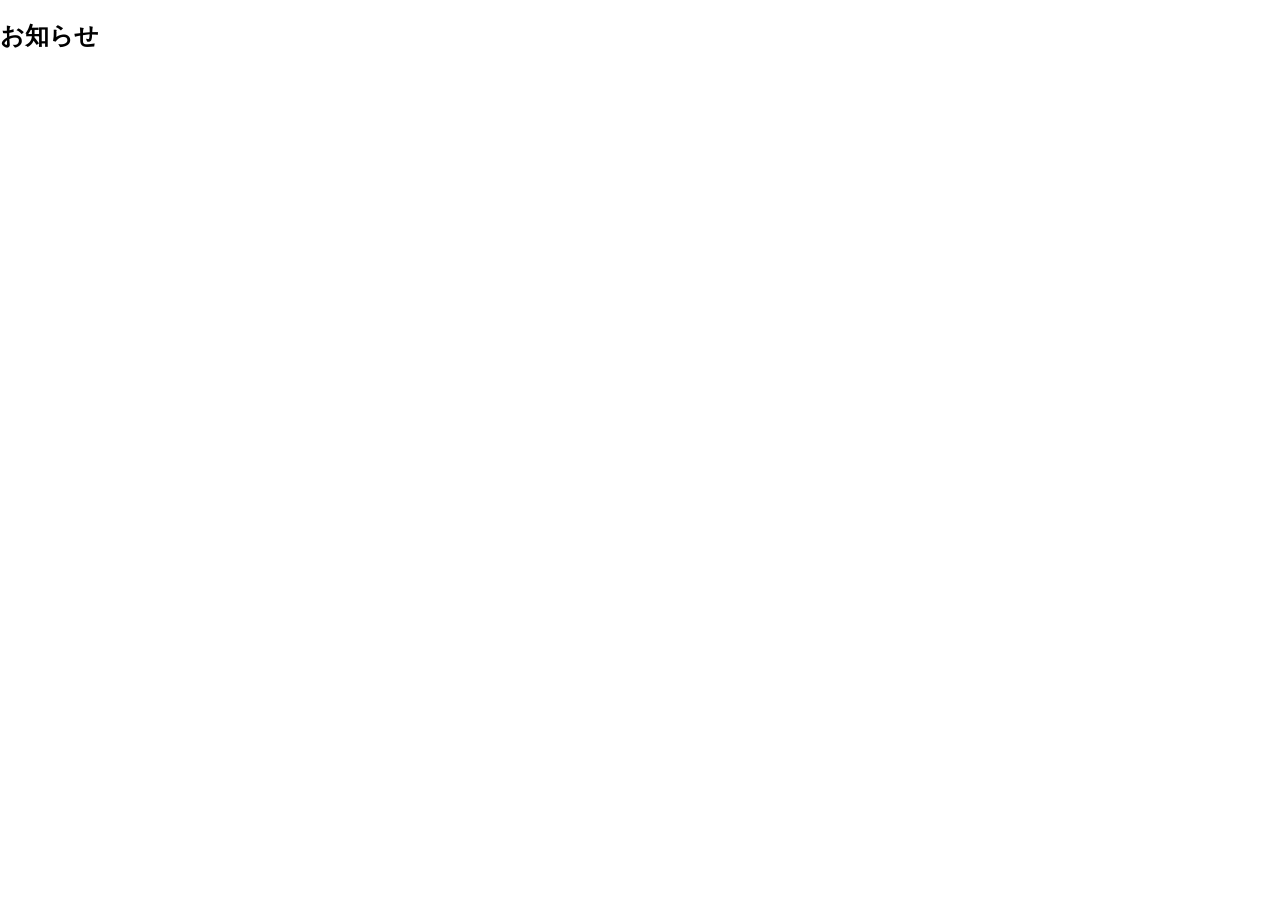
==== index.html @ f969f540 "init" ====
<!DOCTYPE html>
<html lang="ja">
<head>
	<meta charset="UTF-8">
	<meta name="viewport" content="width=device-width, initial-scale=1.0">
	<title>Toukaitetudouのホームページ</title>
	<link rel="stylesheet" type="text/css" href="style.css">
</head>
<body>
	
	<h2>お知らせ</h2>
</body>
</html>
---- style.css ----
/* =========================================================
           カラーパレット
========================================================= */

:root {
	--black: #000000;
	--white: #FFFFFF;
	--light: #BBBCDE;
	--blue: #84A2D4;
	--purple: #4A488E;
}


/* =========================================================
           ページ全体
========================================================= */

* {
	box-sizing: border-box;
}

body {
	margin: 0;

	background: var(--white);
	/* ページ背景 */
	color: var(--black);
	/* 原則文字色 */

	font-family:
		-apple-system,
		BlinkMacSystemFont,
		"Noto Sans JP",
		"Yu Gothic",
		"Meiryo",
		sans-serif;
}

a {
	color: var(--black);
	text-decoration: none;
}


/* =========================================================
           ヘッダー
========================================================= */

.header {
	border-bottom: 2px solid var(--light);
	background: var(--white);
}

.header-inner {
	max-width: 1200px;
	min-height: 72px;

	margin: 0 auto;
	padding: 0 24px;

	display: flex;
	align-items: center;
	justify-content: space-between;
	gap: 32px;
}

.logo {
	font-size: 22px;
	font-weight: 700;
	letter-spacing: 0.05em;
}

.navigation {
	display: flex;
	align-items: center;
	gap: 28px;
}

.navigation a {
	padding: 8px 4px;

	font-size: 14px;
}

.navigation a:hover {
	text-decoration: underline;
	text-decoration-color: var(--purple);
	text-decoration-thickness: 2px;
}


/* =========================================================
           メインコンテンツ
========================================================= */

.main {
	max-width: 1200px;

	margin: 0 auto;
	padding: 40px 24px 80px;
}


/* =========================================================
           パンくず
========================================================= */

.breadcrumb {
	margin-bottom: 36px;

	font-size: 13px;
}

.breadcrumb a {
	text-decoration: underline;
	text-decoration-color: var(--light);
}


/* =========================================================
           セクション
========================================================= */

.section {
	margin-top: 70px;
	padding-top: 36px;

	border-top: 2px solid var(--light);
}

.section-title {
	margin: 0;

	font-size: 22px;
	line-height: 1.5;
}


/* =========================================================
           フッター
========================================================= */

.footer {
	border-top: 2px solid var(--light);
	background: var(--white);
}

.footer-inner {
	max-width: 1200px;

	margin: 0 auto;
	padding: 28px 24px;

	display: flex;
	justify-content: space-between;
	gap: 20px;
}

.footer-copy {
	margin: 0;

	font-size: 12px;
}

.footer-link {
	font-size: 12px;
}


/* =========================================================
           レスポンシブ
========================================================= */

@media (max-width: 750px) {

	.header-inner {
		min-height: auto;

		padding-top: 18px;
		padding-bottom: 18px;

		align-items: flex-start;
		flex-direction: column;
		gap: 12px;
	}
}
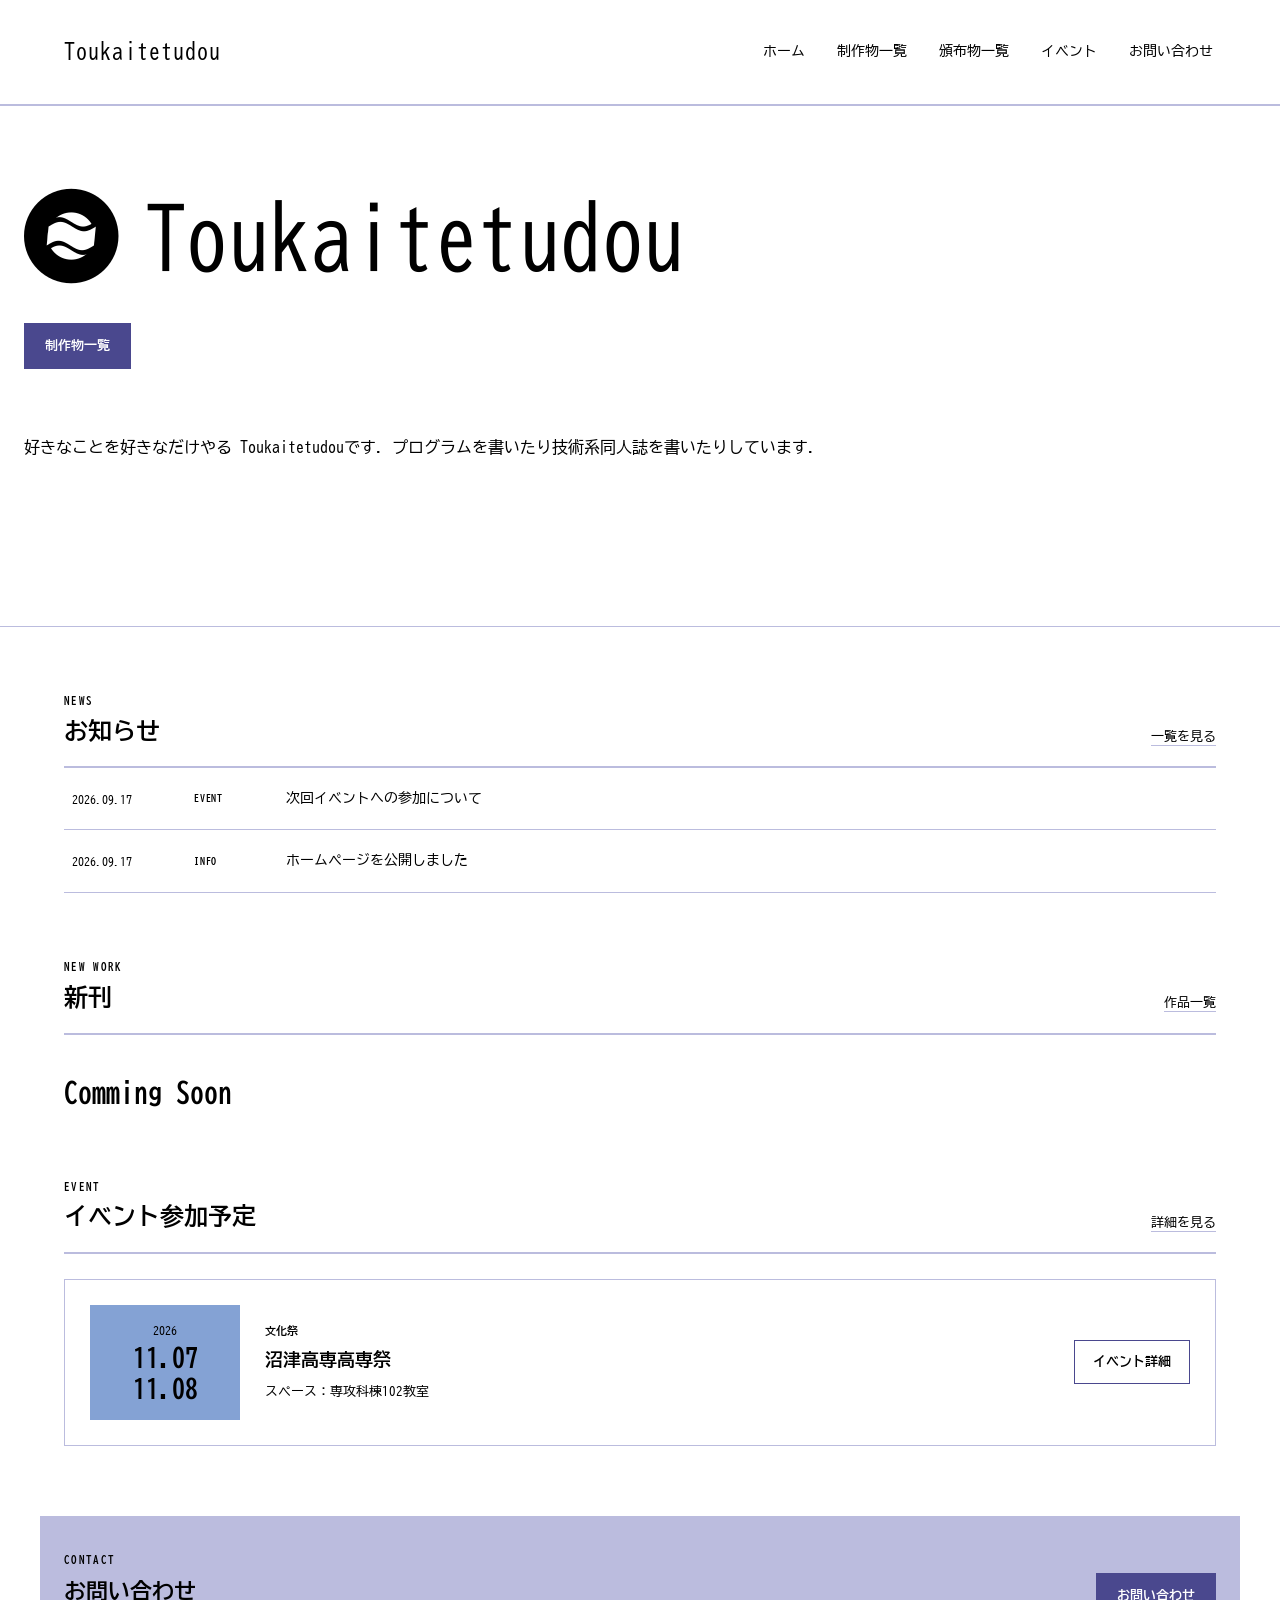
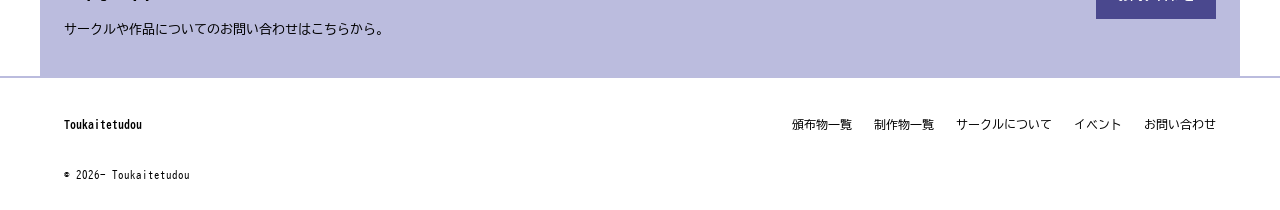
==== commit db90d1bf: "update" ====
--- a/index.html
+++ b/index.html
@@ -1,13 +1,260 @@
 <!DOCTYPE html>
 <html lang="ja">
+
 <head>
 	<meta charset="UTF-8">
+
 	<meta name="viewport" content="width=device-width, initial-scale=1.0">
-	<title>Toukaitetudouのホームページ</title>
-	<link rel="stylesheet" type="text/css" href="style.css">
+
+	<title>Toukaitetudou</title>
+
+	<!-- 全ページ共通CSS -->
+	<link rel="stylesheet" href="css/common.css">
+
+	<!-- トップページ専用CSS -->
+	<link rel="stylesheet" href="css/top.css">
+	<link rel="preconnect" href="https://fonts.googleapis.com">
+	<link rel="preconnect" href="https://fonts.gstatic.com" crossorigin>
+	<link href="https://fonts.googleapis.com/css2?family=BIZ+UDGothic:wght@400;700&display=swap" rel="stylesheet">
 </head>
+
 <body>
-	
-	<h2>お知らせ</h2>
+
+	<!-- =========================================================
+         ヘッダー
+         共通部分
+         ========================================================= -->
+
+	<header class="site-header">
+	</header>
+
+
+	<!-- =========================================================
+         メイン
+         トップページ専用
+         ========================================================= -->
+
+	<main>
+
+
+		<section class="hero">
+
+			<div class="hero-inner">
+
+				<div class="hero-text">
+
+					<img src="/Images/banner.png">
+				<br>
+
+					<a href="products.html" class="primary-button">
+						制作物一覧
+					</a>
+
+				</div>
+				<div class="hero-text">
+					<p>好きなことを好きなだけやる Toukaitetudouです. プログラムを書いたり技術系同人誌を書いたりしています.</p>
+				</div>
+			</div>
+		</section>
+
+
+		<!-- =====================================================
+             お知らせ
+             トップページ専用
+             ===================================================== -->
+
+		<section class="home-section">
+
+			<div class="section-heading">
+
+				<div>
+					<div class="section-label">
+						NEWS
+					</div>
+
+					<h2>
+						お知らせ
+					</h2>
+				</div>
+
+				<a href="news.html" class="text-link">
+					一覧を見る
+				</a>
+
+			</div>
+
+
+			<div class="news-list">
+
+				<a href="#" class="news-item">
+
+					<time datetime="2026-09-17">
+						2026.09.17
+					</time>
+
+					<span class="news-category">
+						EVENT
+					</span>
+
+					<span class="news-title">
+						次回イベントへの参加について
+					</span>
+
+				</a>
+
+
+				<a href="#" class="news-item">
+
+					<time datetime="2026-09-17">
+						2026.09.17
+					</time>
+
+					<span class="news-category">
+						INFO
+					</span>
+
+					<span class="news-title">
+						ホームページを公開しました
+					</span>
+
+				</a>
+
+			</div>
+
+		</section>
+
+
+		<!-- =====================================================
+             新刊
+             トップページ専用
+             ===================================================== -->
+
+		<section class="home-section">
+
+			<div class="section-heading">
+
+				<div>
+					<div class="section-label">
+						NEW WORK
+					</div>
+
+					<h2>
+						新刊
+					</h2>
+				</div>
+
+				<a href="products.html" class="text-link">
+					作品一覧
+				</a>
+
+			</div>
+
+
+			<article class="featured-work">
+				<h3>Comming Soon</h3>
+			</article>
+
+		</section>
+
+
+		<!-- =====================================================
+             イベント
+             ===================================================== -->
+
+		<section class="home-section">
+
+			<div class="section-heading">
+
+				<div>
+					<div class="section-label">
+						EVENT
+					</div>
+
+					<h2>
+						イベント参加予定
+					</h2>
+				</div>
+
+				<a href="event.html" class="text-link">
+					詳細を見る
+				</a>
+
+			</div>
+
+
+			<div class="event-card">
+
+				<div class="event-date">
+					<span>2026</span>
+					<strong>11.07 11.08</strong>
+				</div>
+
+				<div class="event-content">
+
+					<div class="event-category">
+						文化祭
+					</div>
+
+					<h3>
+						沼津高専高専祭
+					</h3>
+
+					<p>
+						スペース：専攻科棟102教室
+					</p>
+
+				</div>
+
+				<a href="event.html" class="secondary-button">
+					イベント詳細
+				</a>
+
+			</div>
+
+		</section>
+
+
+		<!-- =====================================================
+             フッター前の案内
+             ===================================================== -->
+
+		<section class="contact-banner">
+
+			<div>
+
+				<div class="section-label">
+					CONTACT
+				</div>
+
+				<h2>
+					お問い合わせ
+				</h2>
+
+				<p>
+					サークルや作品についてのお問い合わせはこちらから。
+				</p>
+
+			</div>
+
+			<a href="contact.html" class="primary-button">
+				お問い合わせ
+			</a>
+
+		</section>
+
+	</main>
+
+
+	<!-- =========================================================
+         フッター
+         共通部分
+         ========================================================= -->
+
+	<footer class="site-footer">
+	</footer>
+
+
+	<script type="text/javascript" src="js/common.js"></script>
 </body>
+
 </html>
--- a/css/common.css
+++ b/css/common.css
@@ -0,0 +1,257 @@
+/* =============================================================
+   共通カラーパレット
+   ============================================================= */
+
+:root {
+	--black: #000000;
+	--white: #FFFFFF;
+	--light: #BBBCDE;
+	--blue: #84A2D4;
+	--purple: #4A488E;
+}
+
+
+/* =============================================================
+   基本設定
+   ============================================================= */
+
+* {
+	box-sizing: border-box;
+}
+
+html {
+	margin: 0;
+	padding: 0;
+}
+
+body {
+	margin: 0;
+
+	background: var(--white);
+	color: var(--black);
+
+	font-family:"BIZ UDGothic",
+		sans-serif;
+
+	line-height: 1.7;
+}
+
+a {
+	color: var(--black);
+	text-decoration: none;
+}
+
+
+/* =============================================================
+   ヘッダー
+   ============================================================= */
+
+.site-header {
+	border-bottom: 2px solid var(--light);
+	background: var(--white);
+}
+
+.site-header-inner {
+	max-width: 1200px;
+	min-height: 72px;
+
+	margin: 0 auto;
+	padding: 0 24px;
+
+	display: flex;
+	align-items: center;
+	justify-content: space-between;
+
+	gap: 32px;
+}
+
+.site-logo {
+	font-size: 22px;
+	font-weight: 700;
+	letter-spacing: 0.05em;
+}
+
+.site-navigation {
+	display: flex;
+	align-items: center;
+	gap: 26px;
+}
+
+.site-navigation a {
+	padding: 8px 3px;
+	font-size: 14px;
+}
+
+.site-navigation a:hover {
+	text-decoration: underline;
+	text-decoration-color: var(--purple);
+	text-decoration-thickness: 2px;
+}
+
+
+/* =============================================================
+   セクション共通
+   ============================================================= */
+
+.section-label {
+	margin-bottom: 4px;
+
+	font-size: 11px;
+	font-weight: 700;
+	letter-spacing: 0.12em;
+}
+
+
+/* =============================================================
+   ボタン
+   ============================================================= */
+
+.primary-button {
+	display: inline-block;
+
+	padding: 11px 20px;
+
+	background: var(--purple);
+	color: var(--white);
+
+	font-size: 13px;
+	font-weight: 700;
+
+	border: 1px solid var(--purple);
+}
+
+.primary-button:hover {
+	background: var(--blue);
+	color: var(--black);
+	border-color: var(--blue);
+}
+
+
+.secondary-button {
+	display: inline-block;
+
+	padding: 10px 18px;
+
+	background: var(--white);
+	color: var(--black);
+
+	border: 1px solid var(--purple);
+
+	font-size: 13px;
+	font-weight: 700;
+}
+
+.secondary-button:hover {
+	background: var(--blue);
+}
+
+
+/* =============================================================
+   テキストリンク
+   ============================================================= */
+
+.text-link {
+	font-size: 13px;
+
+	text-decoration: underline;
+	text-decoration-color: var(--light);
+	text-underline-offset: 4px;
+}
+
+.text-link:hover {
+	text-decoration-color: var(--purple);
+}
+
+
+/* =============================================================
+   フッター
+   ============================================================= */
+
+.site-footer {
+	border-top: 2px solid var(--light);
+	background: var(--white);
+}
+
+.site-footer-inner {
+	max-width: 1200px;
+
+	margin: 0 auto;
+	padding: 32px 24px;
+
+	display: flex;
+	justify-content: space-between;
+	gap: 30px;
+}
+
+.site-footer p {
+	margin: 4px 0 0;
+	font-size: 12px;
+}
+
+.footer-links {
+	display: flex;
+	gap: 22px;
+
+	font-size: 12px;
+}
+
+.footer-links a:hover {
+	text-decoration: underline;
+}
+
+.copyright {
+	max-width: 1200px;
+
+	margin: 0 auto;
+	padding: 0 24px 25px;
+
+	font-size: 11px;
+}
+
+#biz-udgothic-regular {
+	font-family: "BIZ UDGothic", sans-serif;
+	font-weight: 400;
+	font-style: normal;
+}
+
+
+/* =============================================================
+   共通レスポンシブ
+   ============================================================= */
+
+@media (max-width: 750px) {
+
+	.site-header-inner {
+		min-height: auto;
+
+		padding-top: 18px;
+		padding-bottom: 18px;
+
+		align-items: flex-start;
+		flex-direction: column;
+
+		gap: 12px;
+	}
+
+	.site-navigation {
+		width: 100%;
+
+		gap: 18px;
+
+		overflow-x: auto;
+	}
+
+	.site-navigation a {
+		white-space: nowrap;
+	}
+
+	.site-footer-inner {
+		align-items: flex-start;
+		flex-direction: column;
+	}
+
+	.footer-links {
+		flex-wrap: wrap;
+	}
+
+}
--- a/css/top.css
+++ b/css/top.css
@@ -0,0 +1,450 @@
+/* =============================================================
+   トップページ
+   ============================================================= */
+
+
+/* =============================================================
+   メインビジュアル
+   ============================================================= */
+
+.hero {
+    border-bottom: 1px solid var(--light);
+}
+
+.hero-inner {
+
+    min-height: 520px;
+
+    margin: 0 auto;
+    padding: 60px 24px;
+    gap: 50px;
+    align-items: center;
+}
+
+.hero-text {
+    padding: 20px 0;
+}
+
+.hero-label {
+    margin-bottom: 12px;
+
+    font-size: 12px;
+    font-weight: 700;
+    letter-spacing: 0.15em;
+}
+
+.hero h1 {
+    margin: 0;
+
+    font-size: 48px;
+    line-height: 1.25;
+    letter-spacing: 0.06em;
+}
+
+.hero p {
+    margin: 22px 0 0;
+
+    font-size: 16px;
+    line-height: 2;
+}
+
+.hero .primary-button {
+    margin-top: 28px;
+}
+
+.hero-image {
+    min-height: 400px;
+
+    background: var(--blue);
+
+    display: flex;
+    align-items: center;
+    justify-content: center;
+
+    font-size: 14px;
+    font-weight: 700;
+}
+
+
+/* =============================================================
+   トップページ共通セクション
+   ============================================================= */
+
+.home-section {
+    max-width: 1200px;
+
+    margin: 0 auto;
+    padding: 65px 24px 0;
+}
+
+.section-heading {
+    padding-bottom: 18px;
+
+    border-bottom: 2px solid var(--light);
+
+    display: flex;
+    justify-content: space-between;
+    align-items: flex-end;
+
+    gap: 20px;
+}
+
+.section-heading h2 {
+    margin: 0;
+
+    font-size: 24px;
+    line-height: 1.4;
+}
+
+
+/* =============================================================
+   お知らせ
+   ============================================================= */
+
+.news-list {
+    border-bottom: 1px solid var(--light);
+}
+
+.news-item {
+    min-height: 62px;
+
+    padding: 14px 8px;
+
+    border-bottom: 1px solid var(--light);
+
+    display: grid;
+    grid-template-columns: 110px 80px 1fr;
+    align-items: center;
+
+    gap: 12px;
+
+    font-size: 13px;
+}
+
+.news-item:last-child {
+    border-bottom: 0;
+}
+
+.news-item:hover {
+    background: var(--light);
+}
+
+.news-item time {
+    font-size: 12px;
+}
+
+.news-category {
+    font-size: 10px;
+    font-weight: 700;
+    letter-spacing: 0.08em;
+}
+
+.news-title {
+    font-size: 14px;
+}
+
+
+/* =============================================================
+   新刊
+   ============================================================= */
+
+.featured-work {
+    display: grid;
+    grid-template-columns: 0.9fr 1.1fr;
+    gap: 42px;
+
+    padding-top: 28px;
+}
+
+.featured-work-image {
+    min-height: 430px;
+
+    background: var(--blue);
+
+    display: flex;
+    align-items: center;
+    justify-content: center;
+
+    font-size: 14px;
+    font-weight: 700;
+}
+
+.featured-work-content {
+    padding: 15px 0;
+}
+
+.work-category {
+    font-size: 11px;
+    font-weight: 700;
+    letter-spacing: 0.08em;
+}
+
+.featured-work h3 {
+    margin: 8px 0 0;
+
+    font-size: 28px;
+    line-height: 1.5;
+}
+
+.work-lead {
+    margin: 18px 0 0;
+
+    font-size: 15px;
+    font-weight: 700;
+    line-height: 1.9;
+}
+
+.work-description {
+    margin: 18px 0 0;
+
+    font-size: 13px;
+    line-height: 1.9;
+}
+
+.work-meta {
+    margin-top: 20px;
+
+    padding: 10px 14px;
+
+    background: var(--light);
+
+    display: inline-block;
+
+    font-size: 12px;
+}
+
+.featured-work .primary-button {
+    display: block;
+
+    width: fit-content;
+
+    margin-top: 28px;
+}
+
+
+/* =============================================================
+   サークル紹介
+   ============================================================= */
+
+.about-preview {
+    display: grid;
+    grid-template-columns: 1fr 1fr;
+    gap: 42px;
+
+    padding: 30px;
+
+    background: var(--light);
+}
+
+.about-preview-image {
+    min-height: 300px;
+
+    background: var(--blue);
+
+    display: flex;
+    align-items: center;
+    justify-content: center;
+
+    font-size: 13px;
+    font-weight: 700;
+}
+
+.about-preview-content {
+    padding: 12px 10px;
+}
+
+.about-preview h2 {
+    margin: 4px 0 0;
+
+    font-size: 24px;
+}
+
+.about-preview p {
+    margin: 18px 0 0;
+
+    font-size: 13px;
+    line-height: 1.9;
+}
+
+.about-preview .secondary-button {
+    margin-top: 25px;
+}
+
+
+/* =============================================================
+   イベント
+   ============================================================= */
+
+.event-card {
+    margin-top: 25px;
+    padding: 25px;
+
+    border: 1px solid var(--light);
+
+    display: grid;
+    grid-template-columns: 150px 1fr auto;
+    align-items: center;
+
+    gap: 25px;
+}
+
+.event-date {
+    padding: 15px;
+
+    background: var(--blue);
+
+    text-align: center;
+}
+
+.event-date span {
+    display: block;
+
+    font-size: 12px;
+}
+
+.event-date strong {
+    display: block;
+
+    margin-top: 2px;
+
+    font-size: 26px;
+    line-height: 1.2;
+}
+
+.event-category {
+    font-size: 11px;
+    font-weight: 700;
+}
+
+.event-content h3 {
+    margin: 4px 0 0;
+
+    font-size: 18px;
+}
+
+.event-content p {
+    margin: 6px 0 0;
+
+    font-size: 13px;
+}
+
+
+/* =============================================================
+   問い合わせ
+   ============================================================= */
+
+.contact-banner {
+    max-width: 1200px;
+
+    margin: 70px auto 0;
+    padding: 35px 24px;
+
+    background: var(--light);
+
+    display: flex;
+    align-items: center;
+    justify-content: space-between;
+
+    gap: 30px;
+}
+
+.contact-banner h2 {
+    margin: 0;
+
+    font-size: 22px;
+}
+
+.contact-banner p {
+    margin: 8px 0 0;
+
+    font-size: 13px;
+}
+
+
+/* =============================================================
+   トップページ レスポンシブ
+   ============================================================= */
+
+@media (max-width: 750px) {
+
+    .hero-inner {
+        min-height: auto;
+
+        padding-top: 40px;
+        padding-bottom: 40px;
+
+        grid-template-columns: 1fr;
+    }
+
+    .hero h1 {
+        font-size: 38px;
+    }
+
+    .hero-image {
+        min-height: 280px;
+    }
+
+    .news-item {
+        grid-template-columns: 90px 65px 1fr;
+    }
+
+    .featured-work {
+        grid-template-columns: 1fr;
+    }
+
+    .featured-work-image {
+        min-height: 350px;
+    }
+
+    .about-preview {
+        grid-template-columns: 1fr;
+    }
+
+    .event-card {
+        grid-template-columns: 110px 1fr;
+    }
+
+    .event-card .secondary-button {
+        grid-column: 1 / -1;
+        text-align: center;
+    }
+
+    .contact-banner {
+        align-items: flex-start;
+        flex-direction: column;
+    }
+}
+
+
+@media (max-width: 500px) {
+
+    .home-section {
+        padding-top: 50px;
+    }
+
+    .section-heading {
+        align-items: flex-start;
+        flex-direction: column;
+    }
+
+    .news-item {
+        grid-template-columns: 1fr;
+        gap: 3px;
+    }
+
+    .featured-work-image {
+        min-height: 280px;
+    }
+
+    .event-card {
+        grid-template-columns: 1fr;
+    }
+
+    .event-date {
+        width: 120px;
+    }
+
+    .event-card .secondary-button {
+        grid-column: auto;
+    }
+}
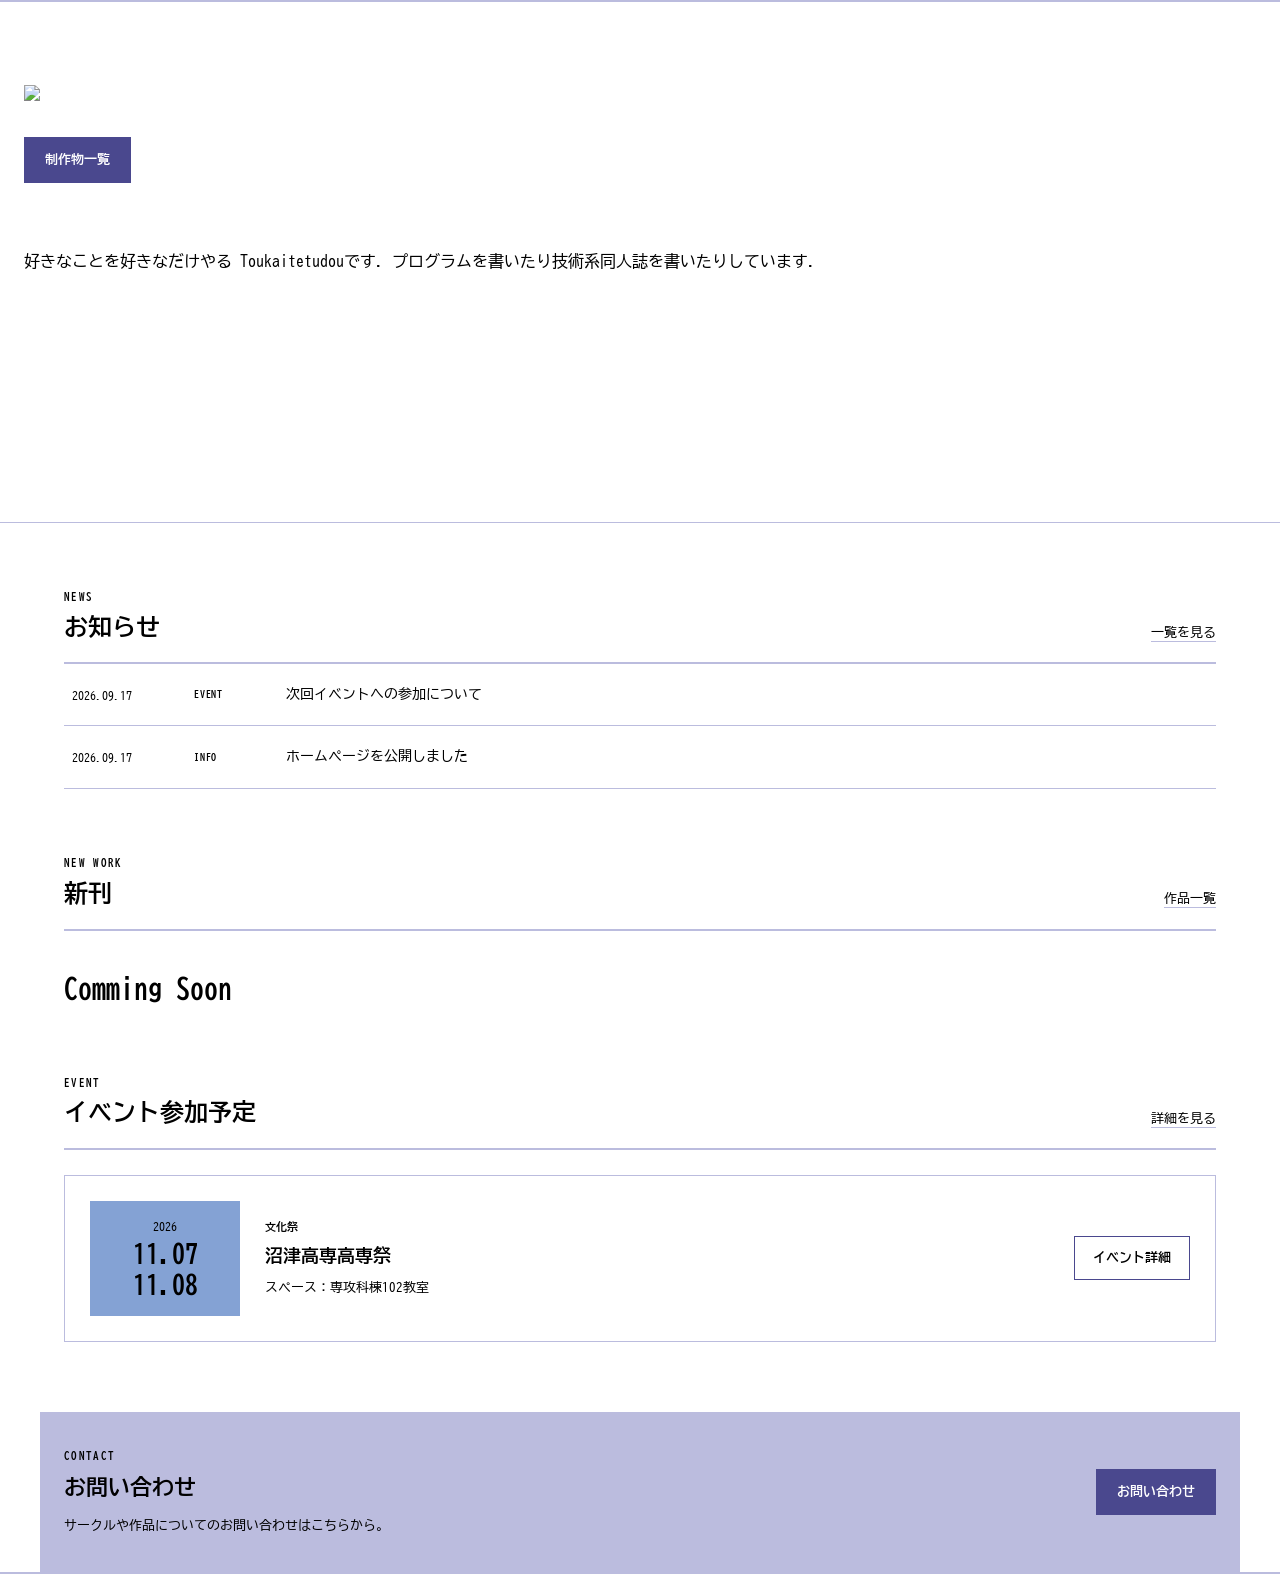
==== commit c79e49c4: "fix: パス修正" ====
--- a/index.html
+++ b/index.html
@@ -43,7 +43,7 @@
 
 				<div class="hero-text">
 
-					<img src="/Images/banner.png">
+					<img src="/website/Images/banner.png">
 				<br>
 
 					<a href="products.html" class="primary-button">
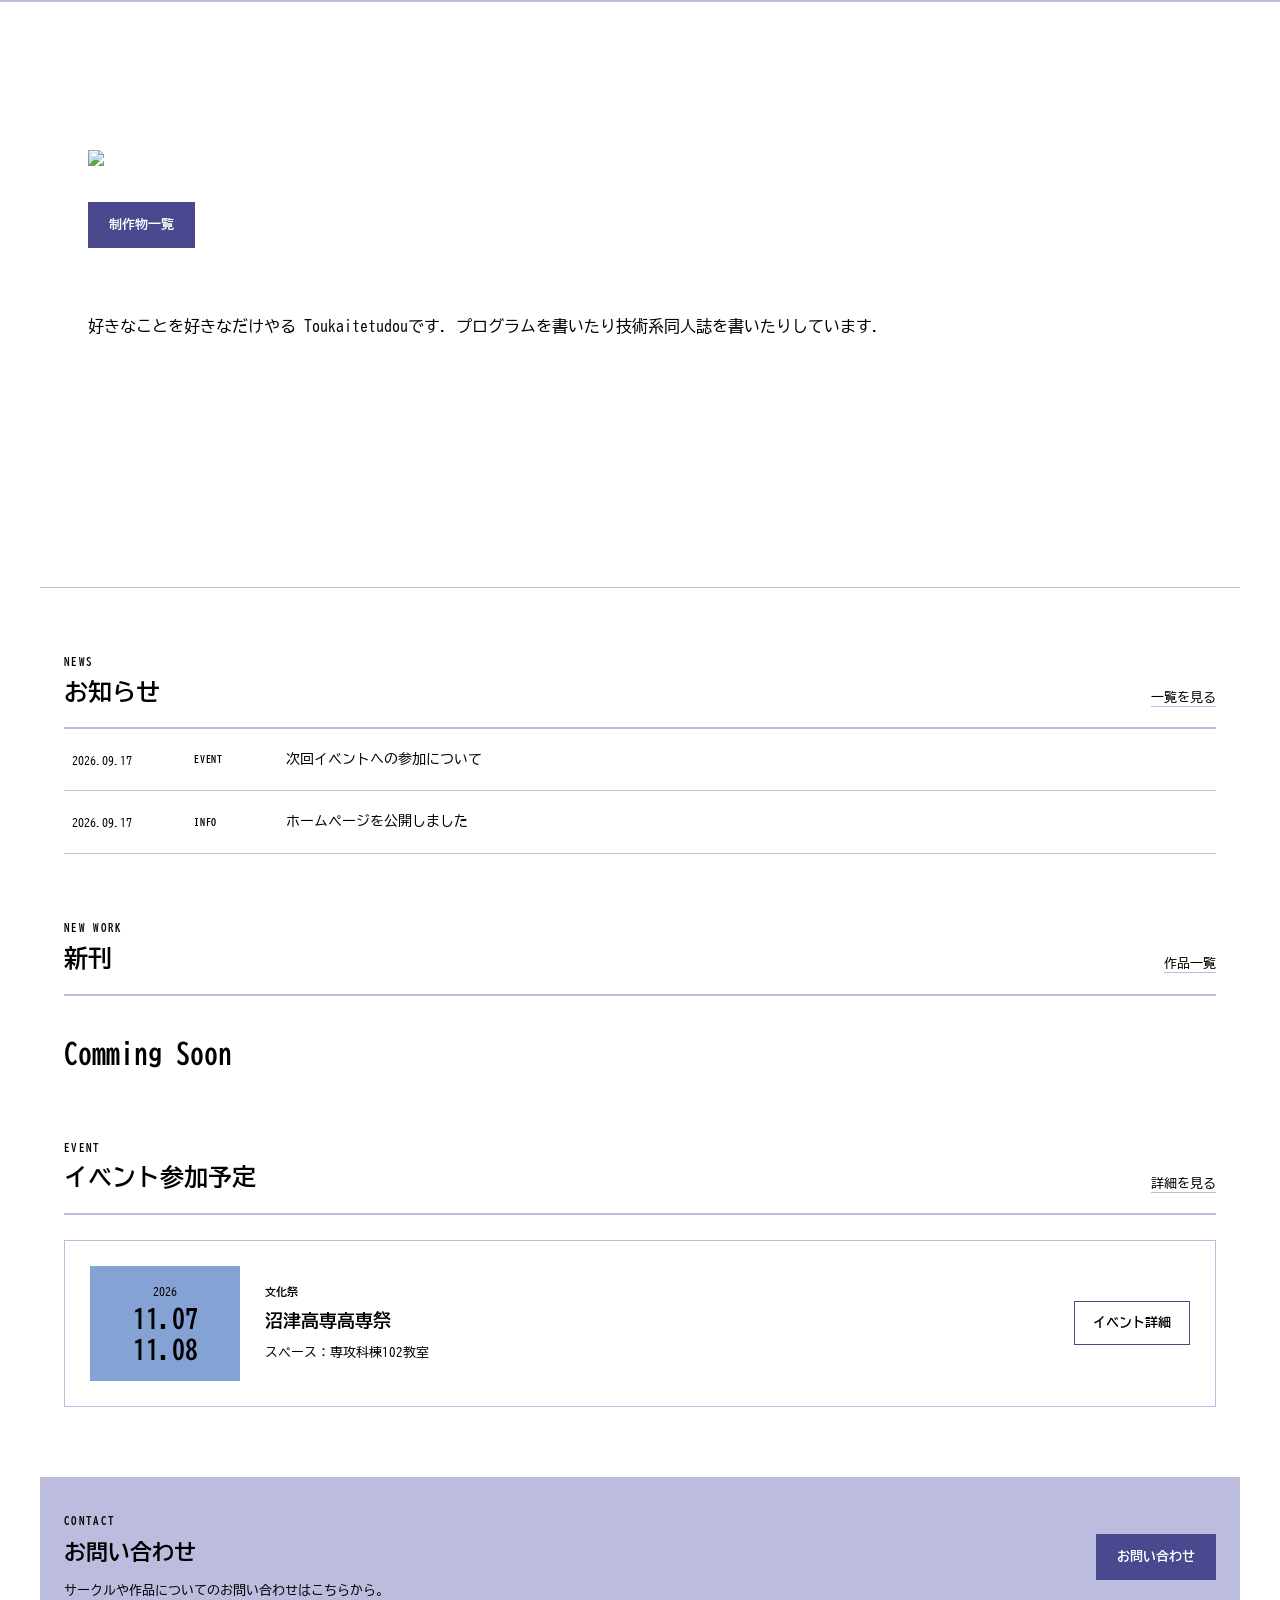
==== commit dc39bbeb: "add: イベント情報追加" ====
--- a/index.html
+++ b/index.html
@@ -43,7 +43,7 @@
 
 				<div class="hero-text">
 
-					<img src="/website/Images/banner.png">
+					<img class="hero-image" src="/website/Images/banner.png">
 				<br>
 
 					<a href="products.html" class="primary-button">
@@ -175,7 +175,7 @@
 					</h2>
 				</div>
 
-				<a href="event.html" class="text-link">
+				<a href="event" class="text-link">
 					詳細を見る
 				</a>
 
@@ -205,7 +205,7 @@
 
 				</div>
 
-				<a href="event.html" class="secondary-button">
+				<a href="/website/Event/2026091700.html" class="secondary-button">
 					イベント詳細
 				</a>
 
--- a/css/common.css
+++ b/css/common.css
@@ -41,6 +41,20 @@
 	text-decoration: none;
 }
 
+.content-width {
+    width: min(1100px, calc(100% - 40px));
+    margin-inline: auto;
+}
+
+.noimage-text{
+	aspect-ratio: 1/1;
+	background-color: var(--blue);
+	display: flex;
+	padding: 10%;
+	justify-self: center;
+	align-items: center;
+	text-align: center;
+}
 
 /* =============================================================
    ヘッダー
--- a/css/top.css
+++ b/css/top.css
@@ -9,16 +9,20 @@
 
 .hero {
     border-bottom: 1px solid var(--light);
+    max-width: 1200px;
+
+    margin: 0 auto;
+    padding: 65px 24px 0;
 }
 
 .hero-inner {
 
     min-height: 520px;
 
-    margin: 0 auto;
     padding: 60px 24px;
     gap: 50px;
-    align-items: center;
+	
+    display: center;
 }
 
 .hero-text {
@@ -52,17 +56,9 @@
     margin-top: 28px;
 }
 
-.hero-image {
-    min-height: 400px;
-
-    background: var(--blue);
-
-    display: flex;
-    align-items: center;
-    justify-content: center;
-
-    font-size: 14px;
-    font-weight: 700;
+.hero-image{
+	width: 100%;
+	align-self: center;
 }
 
 
@@ -380,9 +376,6 @@
         font-size: 38px;
     }
 
-    .hero-image {
-        min-height: 280px;
-    }
 
     .news-item {
         grid-template-columns: 90px 65px 1fr;
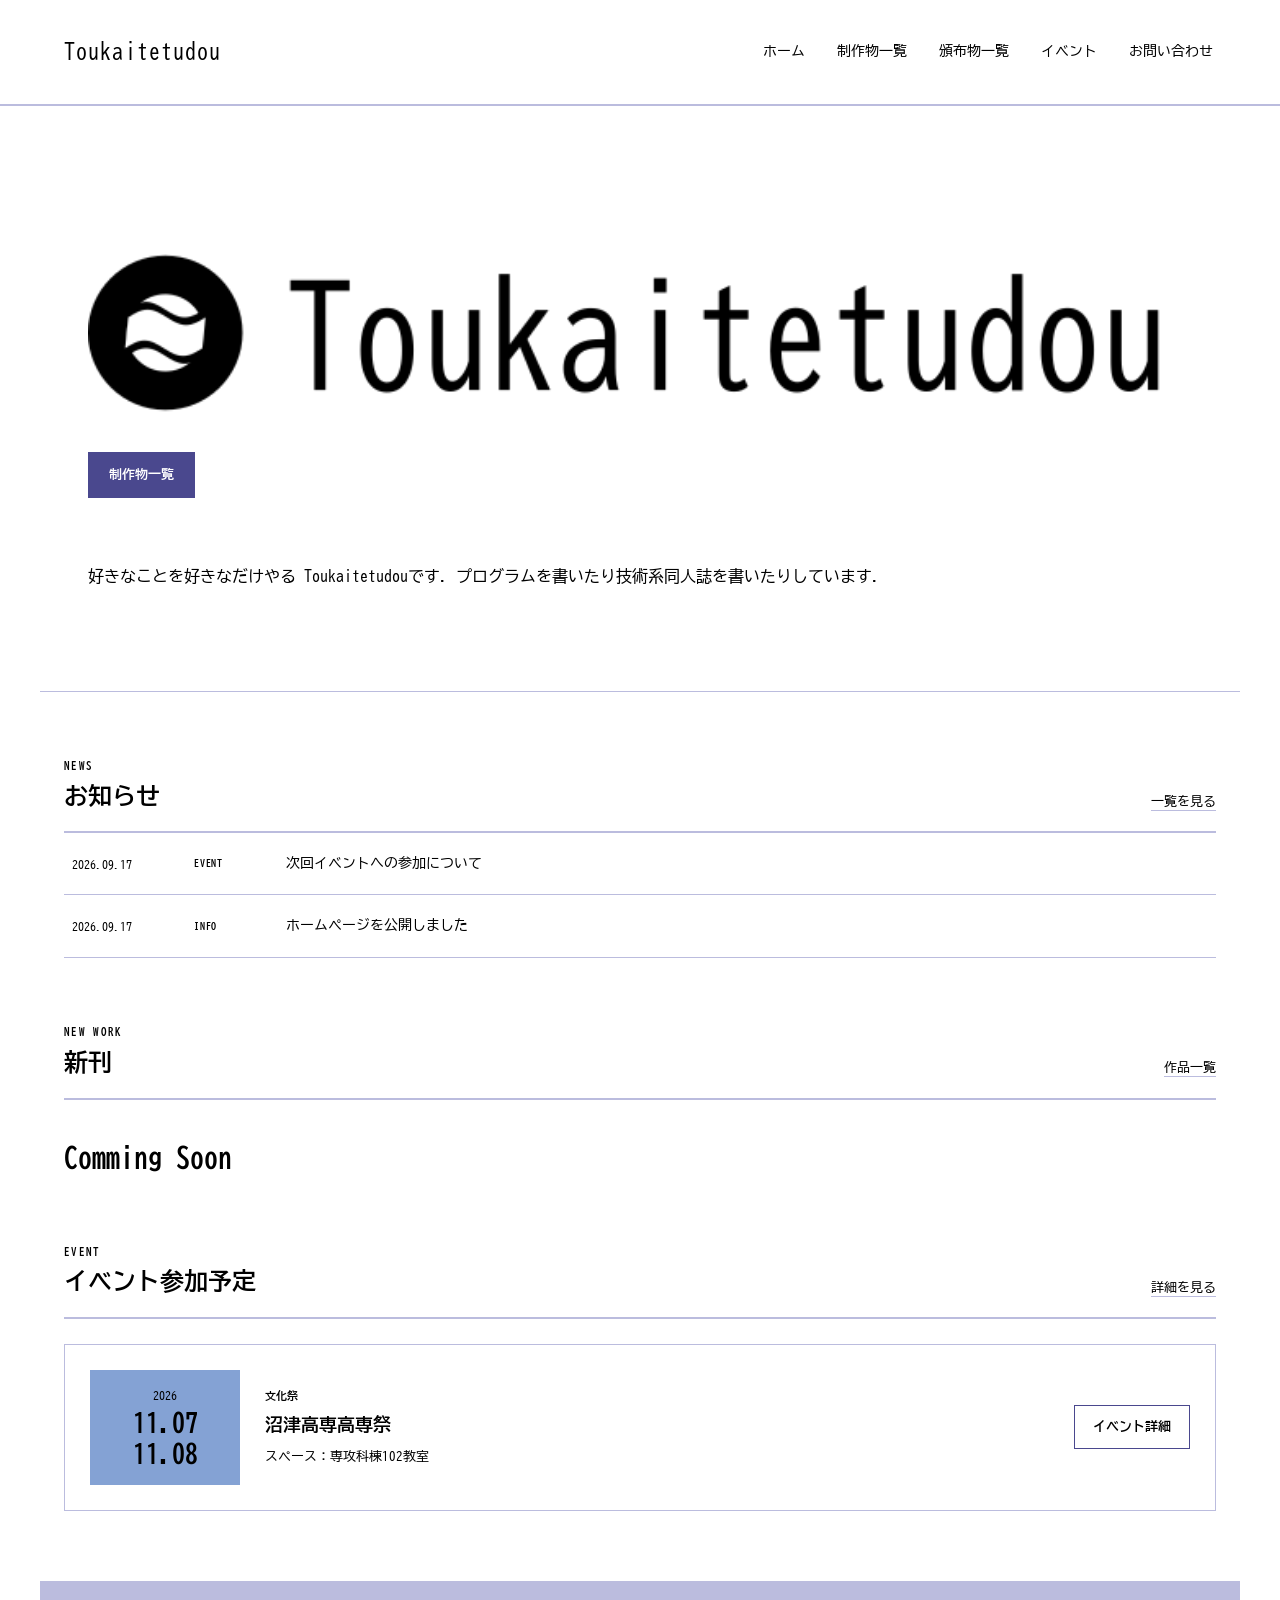
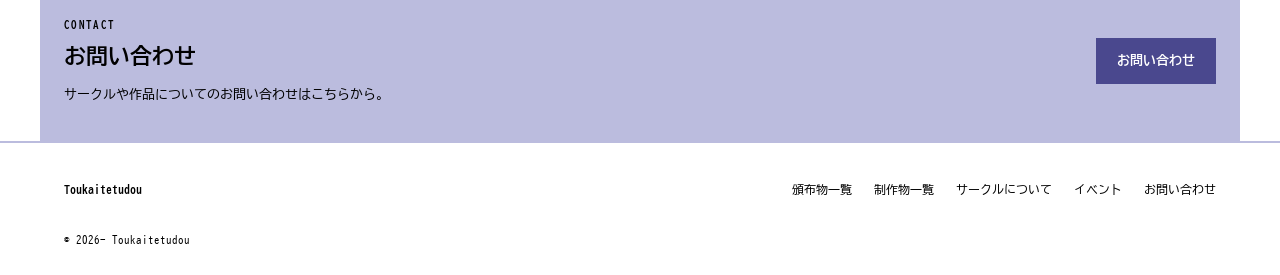
==== commit 0e7673e5: "fix: リンクの修正" ====
--- a/index.html
+++ b/index.html
@@ -43,7 +43,7 @@
 
 				<div class="hero-text">
 
-					<img class="hero-image" src="/website/Images/banner.png">
+					<img class="hero-image" src="/Images/banner.png">
 				<br>
 
 					<a href="products.html" class="primary-button">
@@ -175,7 +175,7 @@
 					</h2>
 				</div>
 
-				<a href="event" class="text-link">
+				<a href="/Event/" class="text-link">
 					詳細を見る
 				</a>
 
@@ -205,7 +205,7 @@
 
 				</div>
 
-				<a href="/website/Event/2026091700.html" class="secondary-button">
+				<a href="/Event/2026091700.html" class="secondary-button">
 					イベント詳細
 				</a>
 
--- a/css/common.css
+++ b/css/common.css
@@ -56,6 +56,10 @@
 	text-align: center;
 }
 
+.nopc{
+	display: none;
+}
+
 /* =============================================================
    ヘッダー
    ============================================================= */
@@ -251,7 +255,7 @@
 		width: 100%;
 
 		gap: 18px;
-
+		flex-wrap: wrap;
 		overflow-x: auto;
 	}
 
@@ -267,5 +271,7 @@
 	.footer-links {
 		flex-wrap: wrap;
 	}
-
+	.nopc{
+		display: block;
+	}
 }
